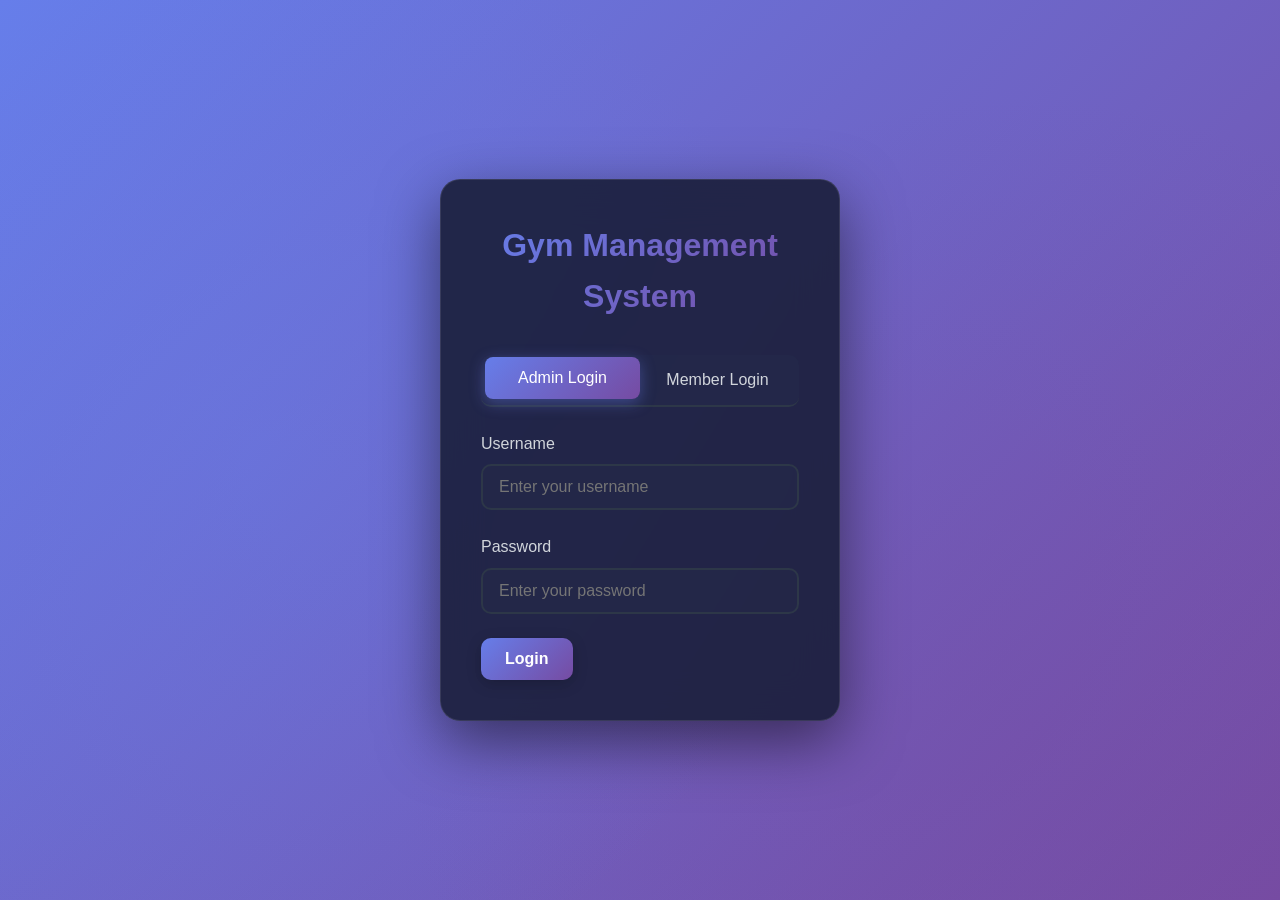
==== admin-dashboard.html @ a1a6539e "Initial import and reminder module improvements" ====
<!DOCTYPE html>
<html lang="en">

<head>
    <meta charset="UTF-8">
    <meta name="viewport" content="width=device-width, initial-scale=1.0">
    <meta http-equiv="Cache-Control" content="no-cache, no-store, must-revalidate">
    <meta http-equiv="Pragma" content="no-cache">
    <meta http-equiv="Expires" content="0">
    <title>Admin Dashboard - Gym Management System</title>
    <link rel="stylesheet" href="assets/css/style.css?v=4">
    <link rel="stylesheet" href="assets/css/admin-dashboard.css?v=4">
</head>

<body>
    <button class="mobile-menu-toggle" id="mobileMenuToggle" aria-label="Toggle navigation menu"
        aria-expanded="false">☰</button>
    <div class="dashboard-container">
        <!-- Sidebar -->
        <aside class="sidebar" id="sidebar">
            <div class="sidebar-header">
                <h2>Gym Management</h2>
            </div>
            <nav class="sidebar-nav" role="navigation" aria-label="Main navigation">
                <a href="#" class="nav-item active" data-section="dashboard" aria-label="Dashboard">
                    <span aria-hidden="true">📊</span> Dashboard
                </a>
                <a href="#" class="nav-item" data-section="members" aria-label="Members Management">
                    <span aria-hidden="true">👥</span> Members
                </a>
                <a href="#" class="nav-item" data-section="attendance" aria-label="Attendance Tracking">
                    <span aria-hidden="true">✓</span> Attendance
                </a>
                <a href="#" class="nav-item" data-section="payments" aria-label="Payments Management">
                    <span aria-hidden="true">💰</span> Payments
                </a>
                <a href="#" class="nav-item" data-section="due-fees" aria-label="Due Fees Management">
                    <span aria-hidden="true">⚠️</span> Due Fees
                </a>
                <a href="#" class="nav-item" data-section="expenses" aria-label="Expenses Management">
                    <span aria-hidden="true">💸</span> Expenses
                </a>
                <a href="#" class="nav-item" data-section="reports" aria-label="Reports">
                    <span aria-hidden="true">📈</span> Reports
                </a>
                <a href="#" class="nav-item" data-section="import" aria-label="Import Members">
                    <span aria-hidden="true">📥</span> Import Members
                </a>
                <a href="#" class="nav-item" data-section="sync" aria-label="Sync Data">
                    <span aria-hidden="true">🔄</span> Sync Data
                </a>
                <a href="#" class="nav-item" data-section="reminders" aria-label="WhatsApp Reminders">
                    <span aria-hidden="true">💬</span> Reminders
                </a>
                <a href="#" class="nav-item" id="logoutBtn" aria-label="Logout">
                    <span aria-hidden="true">🚪</span> Logout
                </a>
            </nav>
        </aside>

        <!-- Main Content -->
        <main class="main-content">
            <header class="content-header">
                <h1 id="pageTitle">Dashboard</h1>
                <div class="header-actions" style="margin-left: auto; margin-right: 1rem;">
                    <button class="btn btn-primary" onclick="toggleGlobalSearchScan()"
                        style="padding: 0.5rem 1rem; display: flex; align-items: center; gap: 0.5rem;">
                        <i class="fas fa-wifi"></i> <span>Scan to Search</span>
                    </button>
                </div>
                <div class="user-info">
                    <span id="userName">Admin</span>
                </div>
            </header>

            <div class="content-body" id="contentBody" role="main" aria-live="polite" aria-busy="false">
                <!-- Content will be loaded dynamically -->
                <div class="loading" role="status" aria-label="Loading content">Loading...</div>
            </div>
        </main>
    </div>

    <script src="assets/js/utils.js?v=4"></script>
    <script src="assets/js/admin-dashboard.js?v=4"></script>
</body>

</html>
---- assets/css/style.css ----
/**
 * Main Stylesheet - Dark Theme with Animations & Gradients
 */

* {
    margin: 0;
    padding: 0;
    box-sizing: border-box;
}

:root {
    --primary-color: #4a90e2;
    --primary-gradient: linear-gradient(135deg, #667eea 0%, #764ba2 100%);
    --secondary-color: #1a1f3a;
    --secondary-gradient: linear-gradient(135deg, #1a1f3a 0%, #252b4a 100%);
    --success-color: #27ae60;
    --success-gradient: linear-gradient(135deg, #27ae60 0%, #229954 100%);
    --error-color: #e74c3c;
    --error-gradient: linear-gradient(135deg, #e74c3c 0%, #c0392b 100%);
    --warning-color: #f39c12;
    --warning-gradient: linear-gradient(135deg, #f39c12 0%, #e67e22 100%);
    --info-color: #3498db;
    --info-gradient: linear-gradient(135deg, #3498db 0%, #2980b9 100%);

    /* Dark Theme Colors */
    --bg-color: #0a0e27;
    --bg-secondary: #1a1f3a;
    --bg-tertiary: #252b4a;
    --text-color: #ffffff;
    --text-secondary: #d1d5db;
    --text-muted: #9ca3af;
    --border-color: #2d3748;
    --shadow: 0 4px 20px rgba(0, 0, 0, 0.3);
    --shadow-lg: 0 8px 30px rgba(0, 0, 0, 0.5);
    --shadow-glow: 0 0 20px rgba(74, 144, 226, 0.3);
}

body {
    font-family: -apple-system, BlinkMacSystemFont, 'Segoe UI', Roboto, Oxygen, Ubuntu, Cantarell, sans-serif;
    background: linear-gradient(135deg, #0a0e27 0%, #1a1f3a 50%, #0f1419 100%);
    background-attachment: fixed;
    color: var(--text-color);
    line-height: 1.6;
    min-height: 100vh;
    animation: fadeIn 0.6s ease-in;
}

@keyframes fadeIn {
    from {
        opacity: 0;
    }

    to {
        opacity: 1;
    }
}

@keyframes slideInUp {
    from {
        opacity: 0;
        transform: translateY(30px);
    }

    to {
        opacity: 1;
        transform: translateY(0);
    }
}

@keyframes slideInDown {
    from {
        opacity: 0;
        transform: translateY(-30px);
    }

    to {
        opacity: 1;
        transform: translateY(0);
    }
}

@keyframes scaleIn {
    from {
        transform: scale(0.9);
        opacity: 0;
    }

    to {
        transform: scale(1);
        opacity: 1;
    }
}

@keyframes pulse {

    0%,
    100% {
        transform: scale(1);
    }

    50% {
        transform: scale(1.05);
    }
}

/* Login Page */
.login-container {
    min-height: 100vh;
    display: flex;
    align-items: center;
    justify-content: center;
    background: linear-gradient(135deg, #667eea 0%, #764ba2 50%, #f093fb 100%);
    background-size: 200% 200%;
    animation: gradientShift 15s ease infinite;
    position: relative;
    overflow: hidden;
}

@keyframes gradientShift {
    0% {
        background-position: 0% 50%;
    }

    50% {
        background-position: 100% 50%;
    }

    100% {
        background-position: 0% 50%;
    }
}

.login-container::before {
    content: '';
    position: absolute;
    top: 0;
    left: 0;
    right: 0;
    bottom: 0;
    background: radial-gradient(circle at 20% 50%, rgba(102, 126, 234, 0.3) 0%, transparent 50%),
        radial-gradient(circle at 80% 80%, rgba(118, 75, 162, 0.3) 0%, transparent 50%);
    animation: float 20s ease-in-out infinite;
}

@keyframes float {

    0%,
    100% {
        transform: translateY(0) rotate(0deg);
    }

    50% {
        transform: translateY(-20px) rotate(5deg);
    }
}

.login-box {
    background: rgba(26, 31, 58, 0.9);
    -webkit-backdrop-filter: blur(20px);
    backdrop-filter: blur(20px);
    padding: 2.5rem;
    border-radius: 20px;
    box-shadow: 0 20px 60px rgba(0, 0, 0, 0.5);
    width: 100%;
    max-width: 400px;
    border: 1px solid rgba(255, 255, 255, 0.1);
    position: relative;
    z-index: 1;
    animation: slideInUp 0.6s ease-out;
}

.login-box h1 {
    text-align: center;
    margin-bottom: 2rem;
    color: var(--text-color);
    font-size: 2rem;
    background: var(--primary-gradient);
    -webkit-background-clip: text;
    -webkit-text-fill-color: transparent;
    background-clip: text;
    animation: fadeIn 0.8s ease-out;
}

.login-tabs {
    display: flex;
    margin-bottom: 1.5rem;
    border-bottom: 2px solid var(--border-color);
    background: rgba(37, 43, 74, 0.5);
    border-radius: 10px;
    padding: 0.25rem;
}

.tab-btn {
    flex: 1;
    padding: 0.75rem;
    background: transparent;
    border: none;
    cursor: pointer;
    font-size: 1rem;
    color: var(--text-secondary);
    transition: all 0.3s ease;
    border-radius: 8px;
    position: relative;
}

.tab-btn.active {
    color: var(--text-color);
    background: var(--primary-gradient);
    box-shadow: 0 4px 15px rgba(102, 126, 234, 0.4);
    transform: translateY(-2px);
}

.tab-btn:hover:not(.active) {
    color: var(--text-color);
    background: rgba(255, 255, 255, 0.05);
}

.login-form {
    display: none;
    animation: fadeIn 0.4s ease-in;
}

.login-form.active {
    display: block;
}

.form-group {
    margin-bottom: 1.5rem;
    animation: slideInUp 0.5s ease-out both;
}

.form-group:nth-child(1) {
    animation-delay: 0.1s;
}

.form-group:nth-child(2) {
    animation-delay: 0.2s;
}

.form-group:nth-child(3) {
    animation-delay: 0.3s;
}

.form-group label {
    display: block;
    margin-bottom: 0.5rem;
    font-weight: 500;
    color: var(--text-secondary);
}

.form-group input,
.form-group select,
.form-group textarea {
    width: 100%;
    padding: 0.75rem 1rem;
    border: 2px solid var(--border-color);
    border-radius: 10px;
    font-size: 1rem;
    transition: all 0.3s ease;
    background: rgba(37, 43, 74, 0.6);
    color: var(--text-color);
}

.form-group input:focus,
.form-group select:focus,
.form-group textarea:focus {
    outline: none;
    border-color: var(--primary-color);
    box-shadow: 0 0 0 3px rgba(74, 144, 226, 0.2);
    transform: scale(1.02);
    background: rgba(37, 43, 74, 0.8);
}

.form-row {
    display: grid;
    grid-template-columns: 1fr 1fr;
    gap: 1rem;
}

.btn {
    padding: 0.75rem 1.5rem;
    border: none;
    border-radius: 10px;
    font-size: 1rem;
    cursor: pointer;
    transition: all 0.3s ease;
    font-weight: 600;
    box-shadow: 0 4px 15px rgba(0, 0, 0, 0.2);
    display: inline-flex;
    align-items: center;
    justify-content: center;
    gap: 0.5rem;
    position: relative;
    overflow: hidden;
}

.btn::before {
    content: '';
    position: absolute;
    top: 50%;
    left: 50%;
    width: 0;
    height: 0;
    border-radius: 50%;
    background: rgba(255, 255, 255, 0.2);
    transform: translate(-50%, -50%);
    transition: width 0.6s, height 0.6s;
}

.btn:hover::before {
    width: 300px;
    height: 300px;
}

.btn:hover {
    transform: translateY(-3px);
    box-shadow: 0 6px 20px rgba(0, 0, 0, 0.3);
}

.btn:active {
    transform: translateY(-1px);
}

.btn-primary {
    background: var(--primary-gradient);
    color: white;
}

.btn-primary:hover {
    box-shadow: 0 6px 25px rgba(102, 126, 234, 0.5);
}

.btn-success {
    background: var(--success-gradient);
    color: white;
}

.btn-success:hover {
    box-shadow: 0 6px 25px rgba(39, 174, 96, 0.5);
}

.btn-secondary {
    background: linear-gradient(135deg, #6b7280 0%, #4b5563 100%);
    color: white;
}

.btn-secondary:hover {
    box-shadow: 0 6px 25px rgba(107, 114, 128, 0.5);
}

.btn-danger {
    background: var(--error-gradient);
    color: white;
}

.btn-danger:hover {
    box-shadow: 0 6px 25px rgba(231, 76, 60, 0.5);
}

.btn-warning {
    background: var(--warning-gradient);
    color: white;
}

.btn-warning:hover {
    box-shadow: 0 6px 25px rgba(243, 156, 18, 0.5);
}

.btn-sm {
    padding: 0.5rem 1rem;
    font-size: 0.875rem;
}

/* Notifications */
.notification {
    position: fixed;
    top: 20px;
    right: 20px;
    padding: 1rem 1.5rem;
    border-radius: 12px;
    color: white;
    font-weight: 500;
    z-index: 10000;
    transform: translateX(400px);
    transition: all 0.4s cubic-bezier(0.68, -0.55, 0.265, 1.55);
    box-shadow: 0 10px 30px rgba(0, 0, 0, 0.3);
    -webkit-backdrop-filter: blur(10px);
    backdrop-filter: blur(10px);
    border: 1px solid rgba(255, 255, 255, 0.1);
}

.notification.show {
    transform: translateX(0);
    animation: slideInRight 0.4s ease-out;
}

@keyframes slideInRight {
    from {
        transform: translateX(400px);
        opacity: 0;
    }

    to {
        transform: translateX(0);
        opacity: 1;
    }
}

.notification-success {
    background: var(--success-gradient);
}

.notification-error {
    background: var(--error-gradient);
}

.notification-info {
    background: var(--info-gradient);
}

.notification-warning {
    background: var(--warning-gradient);
}

/* Status Badges */
.status-badge {
    display: inline-block;
    padding: 0.25rem 0.75rem;
    border-radius: 20px;
    font-size: 0.875rem;
    font-weight: 600;
    border: 1px solid;
    transition: all 0.3s ease;
}

.status-badge:hover {
    transform: scale(1.1);
}

.status-active {
    background: rgba(39, 174, 96, 0.2);
    color: var(--success-color);
    border-color: var(--success-color);
}

.status-inactive {
    background: rgba(231, 76, 60, 0.2);
    color: var(--error-color);
    border-color: var(--error-color);
}

.status-completed {
    background: rgba(39, 174, 96, 0.2);
    color: var(--success-color);
    border-color: var(--success-color);
}

.status-pending {
    background: rgba(243, 156, 18, 0.2);
    color: var(--warning-color);
    border-color: var(--warning-color);
}

/* Tables */
.data-table {
    width: 100%;
    border-collapse: collapse;
    background: rgba(26, 31, 58, 0.6);
    -webkit-backdrop-filter: blur(10px);
    backdrop-filter: blur(10px);
    border-radius: 12px;
    overflow: hidden;
    box-shadow: var(--shadow);
    border: 1px solid var(--border-color);
    animation: fadeIn 0.5s ease-out;
}

.data-table thead {
    background: var(--secondary-gradient);
    color: white;
}

.data-table th,
.data-table td {
    padding: 1rem;
    text-align: left;
    border-bottom: 1px solid var(--border-color);
    color: var(--text-color);
}

.data-table tbody tr {
    transition: all 0.3s ease;
}

.data-table tbody tr:hover {
    background: rgba(74, 144, 226, 0.1);
    transform: translateX(5px);
}

.data-table tbody tr:last-child td {
    border-bottom: none;
}

/* Loading */
.loading {
    text-align: center;
    color: var(--text-secondary);
    animation: pulse 2s ease-in-out infinite;
}

.error {
    padding: 1rem;
    background: rgba(231, 76, 60, 0.1);
    color: var(--error-color);
    border-radius: 10px;
    margin: 1rem 0;
    border: 1px solid var(--error-color);
    animation: slideInDown 0.4s ease-out;
}

/* Modal */
.modal {
    position: fixed;
    top: 0;
    left: 0;
    width: 100%;
    height: 100%;
    background-color: rgba(0, 0, 0, 0.7);
    -webkit-backdrop-filter: blur(5px);
    backdrop-filter: blur(5px);
    display: flex;
    align-items: center;
    justify-content: center;
    z-index: 1000;
    animation: fadeIn 0.3s ease-out;
}

.modal-content {
    background: rgba(26, 31, 58, 0.95);
    -webkit-backdrop-filter: blur(20px);
    backdrop-filter: blur(20px);
    border-radius: 20px;
    width: 90%;
    max-width: 600px;
    max-height: 90vh;
    overflow-y: auto;
    box-shadow: 0 20px 60px rgba(0, 0, 0, 0.5);
    border: 1px solid rgba(255, 255, 255, 0.1);
    animation: scaleIn 0.4s cubic-bezier(0.68, -0.55, 0.265, 1.55);
}

.modal-header {
    padding: 1.5rem;
    border-bottom: 1px solid var(--border-color);
    display: flex;
    justify-content: space-between;
    align-items: center;
    background: var(--secondary-gradient);
}

.modal-header h2 {
    margin: 0;
    color: var(--text-color);
}

.modal-close {
    background: none;
    border: none;
    font-size: 1.5rem;
    cursor: pointer;
    color: var(--text-secondary);
    transition: all 0.3s ease;
    width: 32px;
    height: 32px;
    border-radius: 50%;
    display: flex;
    align-items: center;
    justify-content: center;
}

.modal-close:hover {
    background: rgba(231, 76, 60, 0.2);
    color: var(--error-color);
    transform: rotate(90deg);
}

.modal-body {
    padding: 1.5rem;
    color: var(--text-color);
}

.modal-footer {
    padding: 1.5rem;
    border-top: 1px solid var(--border-color);
    display: flex;
    justify-content: flex-end;
    gap: 1rem;
    background: rgba(37, 43, 74, 0.3);
}

/* Pagination */
.pagination {
    display: flex;
    justify-content: center;
    align-items: center;
    gap: 1rem;
    margin-top: 1rem;
    padding: 1rem;
}

.pagination button {
    padding: 0.5rem 1rem;
    border: 2px solid var(--border-color);
    background: rgba(37, 43, 74, 0.6);
    color: var(--text-color);
    border-radius: 8px;
    cursor: pointer;
    transition: all 0.3s ease;
}

.pagination button:hover:not(:disabled) {
    background: var(--primary-gradient);
    border-color: var(--primary-color);
    color: white;
    transform: translateY(-2px);
    box-shadow: 0 4px 15px rgba(74, 144, 226, 0.4);
}

.pagination button:disabled {
    opacity: 0.5;
    cursor: not-allowed;
}

/* Search Input */
.search-input {
    padding: 0.75rem 1rem;
    border: 2px solid var(--border-color);
    border-radius: 10px;
    font-size: 0.95rem;
    transition: all 0.3s ease;
    background: rgba(37, 43, 74, 0.6);
    color: var(--text-color);
    box-shadow: 0 2px 10px rgba(0, 0, 0, 0.1);
    width: 100%;
    max-width: 300px;
}

.search-input:focus {
    outline: none;
    border-color: var(--primary-color);
    box-shadow: 0 0 0 3px rgba(74, 144, 226, 0.2), 0 4px 15px rgba(74, 144, 226, 0.3);
    transform: scale(1.02);
    background: rgba(37, 43, 74, 0.8);
}

.search-input::placeholder {
    color: var(--text-secondary);
    opacity: 0.8;
}

/* Responsive */
@media (max-width: 768px) {
    .login-box {
        margin: 1rem;
        padding: 1.5rem;
    }

    .form-row {
        grid-template-columns: 1fr;
    }

    .search-input {
        width: 100% !important;
    }

    .btn {
        width: 100%;
        margin-bottom: 0.5rem;
    }

    .modal-content {
        width: 95%;
        max-width: 95%;
        margin: 1rem;
    }

    .pagination {
        flex-wrap: wrap;
    }

    .pagination button {
        flex: 1;
        min-width: 80px;
    }
}

@media (max-width: 480px) {
    .login-box {
        padding: 1rem;
    }

    .login-box h1 {
        font-size: 1.5rem;
    }

    .notification {
        right: 10px;
        left: 10px;
        top: 10px;
        transform: translateY(-100px);
    }

    .notification.show {
        transform: translateY(0);
    }
}
---- assets/css/admin-dashboard.css ----
/**
 * Admin Dashboard Styles - Dark Theme with Animations & Gradients
 */

.dashboard-container {
    display: flex;
    min-height: 100vh;
    background: linear-gradient(135deg, #0a0e27 0%, #1a1f3a 50%, #0f1419 100%);
    background-attachment: fixed;
    animation: fadeIn 0.6s ease-in;
}

/* Sidebar */
.sidebar {
    width: 250px;
    background: linear-gradient(180deg, #1a1f3a 0%, #252b4a 100%);
    color: white;
    position: fixed;
    height: 100vh;
    overflow-y: auto;
    box-shadow: 4px 0 20px rgba(0, 0, 0, 0.3);
    border-right: 1px solid var(--border-color);
    animation: slideInLeft 0.5s ease-out;
}

@keyframes slideInLeft {
    from {
        transform: translateX(-100%);
        opacity: 0;
    }
    to {
        transform: translateX(0);
        opacity: 1;
    }
}

.sidebar-header {
    padding: 1.5rem;
    border-bottom: 1px solid rgba(255, 255, 255, 0.1);
    background: linear-gradient(135deg, rgba(102, 126, 234, 0.2) 0%, rgba(118, 75, 162, 0.2) 100%);
}

.sidebar-header h2 {
    margin: 0;
    font-size: 1.25rem;
    background: linear-gradient(135deg, #ffffff 0%, #b8bcc8 100%);
    -webkit-background-clip: text;
    -webkit-text-fill-color: transparent;
    background-clip: text;
    animation: fadeIn 0.8s ease-out;
}

.sidebar-nav {
    padding: 1rem 0;
}

.nav-item {
    display: flex;
    align-items: center;
    gap: 0.75rem;
    padding: 1rem 1.5rem;
    color: rgba(255, 255, 255, 0.8);
    text-decoration: none;
    transition: all 0.3s ease;
    border-left: 3px solid transparent;
    position: relative;
    overflow: hidden;
}

.nav-item::before {
    content: '';
    position: absolute;
    left: 0;
    top: 0;
    height: 100%;
    width: 0;
    background: linear-gradient(90deg, rgba(102, 126, 234, 0.2) 0%, rgba(118, 75, 162, 0.2) 100%);
    transition: width 0.3s ease;
    z-index: 0;
}

.nav-item:hover::before,
.nav-item.active::before {
    width: 100%;
}

.nav-item:hover {
    color: white;
    transform: translateX(5px);
}

.nav-item.active {
    color: white;
    border-left-color: var(--primary-color);
    background: linear-gradient(90deg, rgba(102, 126, 234, 0.3) 0%, rgba(118, 75, 162, 0.3) 100%);
    box-shadow: inset 0 0 20px rgba(102, 126, 234, 0.2);
}

.nav-item span {
    font-size: 1.25rem;
    position: relative;
    z-index: 1;
    transition: transform 0.3s ease;
}

.nav-item:hover span {
    transform: scale(1.2);
}

.nav-item > *:not(span) {
    position: relative;
    z-index: 1;
}

/* Main Content */
.main-content {
    margin-left: 250px;
    flex: 1;
    background: transparent;
    min-height: 100vh;
    animation: fadeIn 0.8s ease-out 0.2s both;
}

.content-header {
    background: rgba(26, 31, 58, 0.8);
    -webkit-backdrop-filter: blur(20px);
    backdrop-filter: blur(20px);
    padding: 1.5rem 2rem;
    border-bottom: 1px solid var(--border-color);
    display: flex;
    justify-content: space-between;
    align-items: center;
    box-shadow: 0 4px 20px rgba(0, 0, 0, 0.2);
    position: sticky;
    top: 0;
    z-index: 100;
    animation: slideInDown 0.5s ease-out;
}

.content-header h1 {
    margin: 0;
    font-size: 1.5rem;
    color: var(--text-color);
    background: linear-gradient(135deg, #ffffff 0%, #b8bcc8 100%);
    -webkit-background-clip: text;
    -webkit-text-fill-color: transparent;
    background-clip: text;
}

.user-info {
    color: var(--text-secondary);
}

.content-body {
    padding: 2rem;
    animation: fadeInUp 0.6s ease-out 0.3s both;
}

@keyframes fadeInUp {
    from {
        opacity: 0;
        transform: translateY(20px);
    }
    to {
        opacity: 1;
        transform: translateY(0);
    }
}

/* Dashboard Stats */
.dashboard-stats {
    display: grid;
    grid-template-columns: repeat(auto-fit, minmax(200px, 1fr));
    gap: 1.5rem;
    margin-bottom: 2rem;
}

.stat-card {
    background: linear-gradient(135deg, rgba(26, 31, 58, 0.8) 0%, rgba(37, 43, 74, 0.8) 100%);
    -webkit-backdrop-filter: blur(10px);
    backdrop-filter: blur(10px);
    padding: 1.5rem;
    border-radius: 15px;
    box-shadow: 0 8px 25px rgba(0, 0, 0, 0.3);
    border: 1px solid var(--border-color);
    transition: all 0.3s ease;
    position: relative;
    overflow: hidden;
    animation: scaleIn 0.5s ease-out both;
}

.stat-card:nth-child(1) { animation-delay: 0.1s; }
.stat-card:nth-child(2) { animation-delay: 0.2s; }
.stat-card:nth-child(3) { animation-delay: 0.3s; }
.stat-card:nth-child(4) { animation-delay: 0.4s; }

.stat-card::before {
    content: '';
    position: absolute;
    top: 0;
    left: 0;
    right: 0;
    height: 4px;
    background: var(--primary-gradient);
    transform: scaleX(0);
    transition: transform 0.3s ease;
}

.stat-card:hover::before {
    transform: scaleX(1);
}

.stat-card:hover {
    transform: translateY(-5px);
    box-shadow: 0 12px 35px rgba(0, 0, 0, 0.4);
    border-color: rgba(102, 126, 234, 0.5);
}

.stat-card h3 {
    font-size: 0.875rem;
    color: var(--text-secondary);
    margin-bottom: 0.5rem;
    text-transform: uppercase;
    letter-spacing: 0.5px;
}

.stat-value {
    font-size: 2rem;
    font-weight: bold;
    background: var(--primary-gradient);
    -webkit-background-clip: text;
    -webkit-text-fill-color: transparent;
    background-clip: text;
    margin: 0;
    transition: transform 0.3s ease;
}

.stat-card:hover .stat-value {
    transform: scale(1.1);
}

.stat-card small {
    display: block;
    color: var(--text-secondary);
    margin-top: 0.5rem;
    font-size: 0.875rem;
}

.dashboard-recent {
    background: rgba(26, 31, 58, 0.6);
    -webkit-backdrop-filter: blur(10px);
    backdrop-filter: blur(10px);
    padding: 1.5rem;
    border-radius: 15px;
    box-shadow: 0 8px 25px rgba(0, 0, 0, 0.3);
    border: 1px solid var(--border-color);
    animation: fadeIn 0.6s ease-out 0.5s both;
}

.dashboard-recent h2 {
    margin-bottom: 1rem;
    color: var(--text-color);
}

/* Section Headers */
.section-header {
    display: flex;
    justify-content: space-between;
    align-items: center;
    margin-bottom: 1.5rem;
    flex-wrap: wrap;
    gap: 1rem;
    background: rgba(26, 31, 58, 0.6);
    -webkit-backdrop-filter: blur(10px);
    backdrop-filter: blur(10px);
    padding: 1.5rem;
    border-radius: 15px;
    box-shadow: 0 4px 20px rgba(0, 0, 0, 0.2);
    border: 1px solid var(--border-color);
    animation: slideInDown 0.5s ease-out;
}

.section-actions {
    display: flex;
    gap: 1rem;
    align-items: center;
    flex-wrap: wrap;
}

.section-actions .search-input {
    flex: 1;
    min-width: 200px;
    max-width: 400px;
}

/* Gender Tabs */
.gender-tabs {
    display: flex;
    gap: 0.5rem;
    background: rgba(37, 43, 74, 0.6);
    padding: 0.25rem;
    border-radius: 10px;
    box-shadow: 0 4px 15px rgba(0, 0, 0, 0.2);
    border: 1px solid var(--border-color);
}

.gender-tab {
    padding: 0.75rem 1.5rem;
    border: none;
    background: transparent;
    border-radius: 8px;
    cursor: pointer;
    font-weight: 500;
    transition: all 0.3s ease;
    color: var(--text-secondary);
    font-size: 0.95rem;
}

.gender-tab:hover {
    background: rgba(102, 126, 234, 0.2);
    color: var(--text-color);
    transform: translateY(-2px);
}

.gender-tab.active {
    background: var(--primary-gradient);
    color: white;
    box-shadow: 0 4px 15px rgba(102, 126, 234, 0.4);
    transform: translateY(-2px);
}

/* Members Section */
.members-section,
.attendance-section,
.payments-section,
.reports-section,
.import-section {
    background: rgba(26, 31, 58, 0.6);
    -webkit-backdrop-filter: blur(10px);
    backdrop-filter: blur(10px);
    padding: 1.5rem;
    border-radius: 15px;
    box-shadow: 0 8px 25px rgba(0, 0, 0, 0.3);
    border: 1px solid var(--border-color);
    animation: fadeIn 0.6s ease-out;
}

.import-section h2 {
    margin-bottom: 1.5rem;
    color: var(--text-color);
}

.import-export-container {
    display: grid;
    grid-template-columns: 1fr 1fr;
    gap: 2rem;
    margin-top: 2rem;
}

@media (max-width: 1024px) {
    .import-export-container {
        grid-template-columns: 1fr;
    }
}

.import-card, .export-card {
    background: rgba(37, 43, 74, 0.6);
    -webkit-backdrop-filter: blur(10px);
    backdrop-filter: blur(10px);
    padding: 2rem;
    border-radius: 15px;
    box-shadow: 0 8px 25px rgba(0, 0, 0, 0.3);
    border: 1px solid var(--border-color);
    transition: all 0.3s ease;
}

.import-card:hover,
.export-card:hover {
    transform: translateY(-5px);
    box-shadow: 0 12px 35px rgba(0, 0, 0, 0.4);
    border-color: rgba(102, 126, 234, 0.5);
}

.import-card h2, .export-card h2 {
    margin-top: 0;
    margin-bottom: 1.5rem;
    color: var(--text-color);
    font-size: 1.5rem;
    border-bottom: 2px solid var(--primary-color);
    padding-bottom: 0.5rem;
}

.download-section {
    margin-bottom: 2rem;
    padding: 1.5rem;
    background: rgba(37, 43, 74, 0.4);
    border-radius: 12px;
    border: 1px solid var(--border-color);
}

.download-section h3 {
    margin-top: 0;
    margin-bottom: 1rem;
    color: var(--text-color);
    font-size: 1.2rem;
}

.download-section:last-child {
    margin-bottom: 0;
}

.form-control {
    width: 100%;
    padding: 0.75rem;
    border: 2px solid var(--border-color);
    border-radius: 10px;
    font-size: 0.95rem;
    transition: all 0.3s ease;
    background: rgba(37, 43, 74, 0.6);
    color: var(--text-color);
}

.form-control:focus {
    outline: none;
    border-color: var(--primary-color);
    box-shadow: 0 0 0 3px rgba(74, 144, 226, 0.2);
    transform: scale(1.02);
    background: rgba(37, 43, 74, 0.8);
}

.import-results {
    margin-top: 2rem;
    padding: 1.5rem;
    background: rgba(37, 43, 74, 0.4);
    border-radius: 12px;
    border: 1px solid var(--border-color);
}

.import-results h3 {
    margin-bottom: 1rem;
    color: var(--text-color);
}

.import-results h4 {
    margin-top: 1rem;
    margin-bottom: 0.5rem;
    color: var(--text-color);
}

.import-results ul {
    list-style-position: inside;
    color: var(--text-secondary);
}

.errors {
    color: var(--error-color);
}

.duplicates {
    color: var(--warning-color);
}

/* Reports Section */
.reports-grid {
    display: grid;
    grid-template-columns: repeat(auto-fit, minmax(250px, 1fr));
    gap: 1.5rem;
    margin-top: 2rem;
}

.report-card {
    background: rgba(26, 31, 58, 0.6);
    -webkit-backdrop-filter: blur(10px);
    backdrop-filter: blur(10px);
    padding: 2rem;
    border-radius: 15px;
    box-shadow: 0 8px 25px rgba(0, 0, 0, 0.3);
    cursor: pointer;
    transition: all 0.3s ease;
    border: 2px solid transparent;
    position: relative;
    overflow: hidden;
    animation: scaleIn 0.5s ease-out both;
}

.report-card::before {
    content: '';
    position: absolute;
    top: 0;
    left: 0;
    right: 0;
    bottom: 0;
    background: var(--primary-gradient);
    opacity: 0;
    transition: opacity 0.3s ease;
    z-index: 0;
}

.report-card:hover::before {
    opacity: 0.1;
}

.report-card:hover {
    transform: translateY(-8px) scale(1.02);
    box-shadow: 0 15px 40px rgba(0, 0, 0, 0.4);
    border-color: var(--primary-color);
}

.report-card h3 {
    margin: 0 0 0.5rem 0;
    color: var(--text-color);
    position: relative;
    z-index: 1;
}

.report-card p {
    margin: 0;
    color: var(--text-secondary);
    font-size: 0.875rem;
    position: relative;
    z-index: 1;
}

.report-content {
    background: rgba(26, 31, 58, 0.6);
    -webkit-backdrop-filter: blur(10px);
    backdrop-filter: blur(10px);
    padding: 2rem;
    border-radius: 15px;
    box-shadow: 0 8px 25px rgba(0, 0, 0, 0.3);
    border: 1px solid var(--border-color);
    animation: fadeIn 0.6s ease-out;
}

.stats-grid {
    display: grid;
    grid-template-columns: repeat(auto-fit, minmax(200px, 1fr));
    gap: 1rem;
    margin-top: 1rem;
}

.stat-item {
    padding: 1rem;
    background: rgba(37, 43, 74, 0.4);
    border-radius: 10px;
    border: 1px solid var(--border-color);
    color: var(--text-color);
    transition: all 0.3s ease;
}

.stat-item:hover {
    transform: translateY(-3px);
    box-shadow: 0 6px 20px rgba(0, 0, 0, 0.3);
    border-color: rgba(102, 126, 234, 0.5);
}

/* Badge Styles */
.badge {
    display: inline-block;
    padding: 0.25rem 0.75rem;
    border-radius: 20px;
    font-size: 0.875rem;
    font-weight: 600;
    border: 1px solid;
}

.badge-success {
    background: rgba(39, 174, 96, 0.2);
    color: var(--success-color);
    border-color: var(--success-color);
}

.badge-secondary {
    background: rgba(107, 114, 128, 0.2);
    color: var(--text-secondary);
    border-color: var(--text-secondary);
}

/* Mobile Menu Toggle */
.mobile-menu-toggle {
    display: none;
    position: fixed;
    top: 1rem;
    left: 1rem;
    z-index: 1001;
    background: var(--primary-gradient);
    color: white;
    border: none;
    padding: 0.75rem;
    border-radius: 10px;
    cursor: pointer;
    font-size: 1.5rem;
    box-shadow: 0 8px 25px rgba(0, 0, 0, 0.3);
    transition: all 0.3s ease;
}

.mobile-menu-toggle:hover {
    transform: scale(1.1);
    box-shadow: 0 10px 30px rgba(102, 126, 234, 0.5);
}

/* Responsive */
@media (max-width: 768px) {
    .mobile-menu-toggle {
        display: block;
    }
    
    .sidebar {
        width: 280px;
        position: fixed;
        left: -280px;
        top: 0;
        height: 100vh;
        transition: left 0.3s ease;
        z-index: 1000;
        box-shadow: 4px 0 20px rgba(0, 0, 0, 0.3);
    }
    
    .sidebar.open {
        left: 0;
    }
    
    .main-content {
        margin-left: 0;
        width: 100%;
    }
    
    .content-header {
        padding: 1rem;
        flex-direction: column;
        align-items: flex-start;
        gap: 1rem;
    }
    
    .content-header h1 {
        font-size: 1.25rem;
    }
    
    .content-body {
        padding: 1rem;
    }
    
    .dashboard-stats {
        grid-template-columns: 1fr;
        gap: 1rem;
    }
    
    .stat-card {
        padding: 1rem;
    }
    
    .stat-value {
        font-size: 1.5rem;
    }
    
    .section-header {
        flex-direction: column;
        align-items: stretch;
        gap: 1rem;
    }
    
    .section-actions {
        flex-direction: column;
        width: 100%;
        gap: 0.75rem;
    }
    
    .section-actions > * {
        width: 100%;
    }
    
    .search-input {
        width: 100% !important;
    }
    
    .gender-tabs {
        width: 100%;
        justify-content: stretch;
    }
    
    .gender-tab {
        flex: 1;
        padding: 0.75rem;
        font-size: 0.875rem;
    }
    
    .data-table {
        font-size: 0.875rem;
        display: block;
        overflow-x: auto;
    }
    
    .data-table thead,
    .data-table tbody,
    .data-table tr,
    .data-table th,
    .data-table td {
        display: block;
    }
    
    .data-table thead {
        display: none;
    }
    
    .data-table tr {
        margin-bottom: 1rem;
        border: 1px solid var(--border-color);
        border-radius: 10px;
        padding: 0.5rem;
        background: rgba(37, 43, 74, 0.4);
    }
    
    .data-table td {
        padding: 0.5rem;
        text-align: right;
        border-bottom: 1px solid var(--border-color);
        position: relative;
        padding-left: 50%;
        color: var(--text-color);
    }
    
    .data-table td:before {
        content: attr(data-label);
        position: absolute;
        left: 0.5rem;
        font-weight: bold;
        text-align: left;
        color: var(--text-secondary);
    }
    
    .data-table td:last-child {
        border-bottom: none;
    }
    
    .modal-content {
        width: 95%;
        max-width: 95%;
        margin: 1rem;
    }
    
    .modal-body {
        padding: 1rem;
    }
    
    .form-row {
        grid-template-columns: 1fr;
    }
    
    .btn {
        padding: 0.875rem 1rem;
        font-size: 0.875rem;
        width: 100%;
    }
    
    .btn-sm {
        padding: 0.5rem 0.75rem;
        font-size: 0.75rem;
        width: auto;
    }
    
    .dashboard-recent {
        padding: 1rem;
    }
    
    .dashboard-recent h2 {
        font-size: 1.125rem;
    }
    
    .reports-grid {
        grid-template-columns: 1fr;
    }
    
    .stats-grid {
        grid-template-columns: 1fr;
    }
}

@media (max-width: 480px) {
    .content-body {
        padding: 0.75rem;
    }
    
    .stat-card {
        padding: 0.75rem;
    }
    
    .stat-value {
        font-size: 1.25rem;
    }
    
    .notification {
        right: 10px;
        left: 10px;
        top: 10px;
        transform: translateY(-100px);
    }
    
    .notification.show {
        transform: translateY(0);
    }
    
    .section-header {
        padding: 1rem;
    }
    
    .modal-header h2 {
        font-size: 1.125rem;
    }
    
    .btn {
        min-height: 44px; /* Better touch target */
    }
}

/* Accessibility Improvements */
*:focus-visible {
    outline: 3px solid var(--primary-color);
    outline-offset: 2px;
}

/* Better loading states */
.loading-spinner {
    display: inline-block;
    width: 20px;
    height: 20px;
    border: 3px solid rgba(255, 255, 255, 0.3);
    border-radius: 50%;
    border-top-color: white;
    animation: spin 1s linear infinite;
}

@keyframes spin {
    to { transform: rotate(360deg); }
}

/* Improved button states */
.btn:disabled {
    opacity: 0.5;
    cursor: not-allowed;
    pointer-events: none;
}

.btn:disabled:hover {
    transform: none;
}

/* Better form validation feedback */
.form-group input:invalid:not(:placeholder-shown),
.form-group select:invalid:not(:placeholder-shown),
.form-group textarea:invalid:not(:placeholder-shown) {
    border-color: var(--error-color);
}

.form-group input:valid:not(:placeholder-shown),
.form-group select:valid:not(:placeholder-shown),
.form-group textarea:valid:not(:placeholder-shown) {
    border-color: var(--success-color);
}
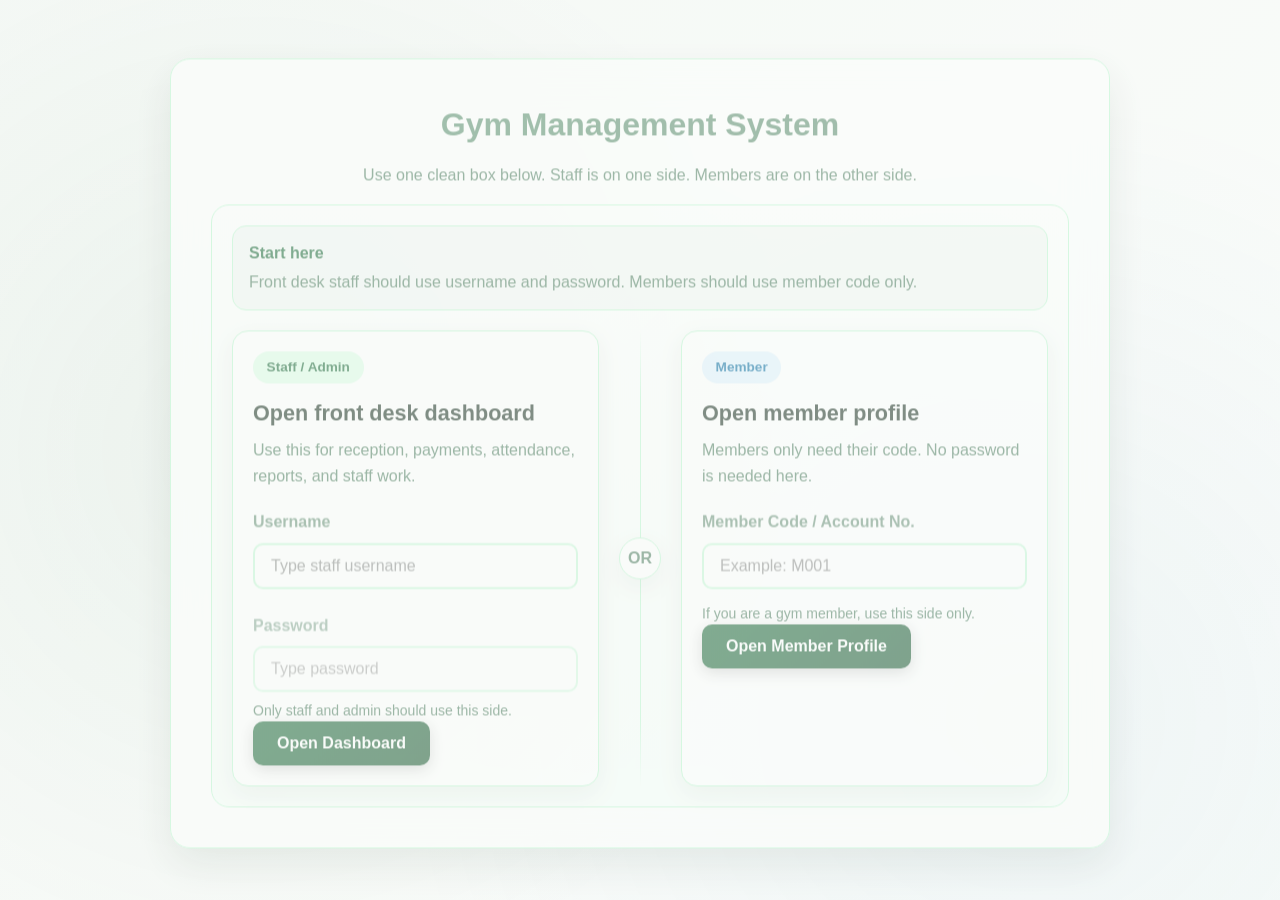
==== commit b63a593c: "Add staff activity tracking analytics and QA fixes" ====
--- a/admin-dashboard.html
+++ b/admin-dashboard.html
@@ -7,35 +7,35 @@
     <meta http-equiv="Cache-Control" content="no-cache, no-store, must-revalidate">
     <meta http-equiv="Pragma" content="no-cache">
     <meta http-equiv="Expires" content="0">
-    <title>Admin Dashboard - Gym Management System</title>
+    <title>Gym Front Desk Dashboard</title>
     <link rel="stylesheet" href="assets/css/style.css?v=4">
     <link rel="stylesheet" href="assets/css/admin-dashboard.css?v=4">
 </head>
 
 <body>
-    <button class="mobile-menu-toggle" id="mobileMenuToggle" aria-label="Toggle navigation menu"
-        aria-expanded="false">☰</button>
+    <button class="mobile-menu-toggle" id="mobileMenuToggle" aria-label="Open or close menu"
+        aria-expanded="false">☰ Menu</button>
     <div class="dashboard-container">
         <!-- Sidebar -->
         <aside class="sidebar" id="sidebar">
             <div class="sidebar-header">
-                <h2>Gym Management</h2>
+                <h2>Gym Front Desk</h2>
             </div>
             <nav class="sidebar-nav" role="navigation" aria-label="Main navigation">
-                <a href="#" class="nav-item active" data-section="dashboard" aria-label="Dashboard">
-                    <span aria-hidden="true">📊</span> Dashboard
+                <a href="#" class="nav-item active" data-section="dashboard" aria-label="Home dashboard">
+                    <span aria-hidden="true">📊</span> Home
                 </a>
                 <a href="#" class="nav-item" data-section="members" aria-label="Members Management">
                     <span aria-hidden="true">👥</span> Members
                 </a>
-                <a href="#" class="nav-item" data-section="attendance" aria-label="Attendance Tracking">
-                    <span aria-hidden="true">✓</span> Attendance
+                <a href="#" class="nav-item" data-section="attendance" aria-label="Check in and check out members">
+                    <span aria-hidden="true">✓</span> Check In / Out
                 </a>
                 <a href="#" class="nav-item" data-section="payments" aria-label="Payments Management">
                     <span aria-hidden="true">💰</span> Payments
                 </a>
-                <a href="#" class="nav-item" data-section="due-fees" aria-label="Due Fees Management">
-                    <span aria-hidden="true">⚠️</span> Due Fees
+                <a href="#" class="nav-item" data-section="due-fees" aria-label="Members who need to pay">
+                    <span aria-hidden="true">⚠️</span> Need Payment
                 </a>
                 <a href="#" class="nav-item" data-section="expenses" aria-label="Expenses Management">
                     <span aria-hidden="true">💸</span> Expenses
@@ -43,11 +43,17 @@
                 <a href="#" class="nav-item" data-section="reports" aria-label="Reports">
                     <span aria-hidden="true">📈</span> Reports
                 </a>
-                <a href="#" class="nav-item" data-section="import" aria-label="Import Members">
-                    <span aria-hidden="true">📥</span> Import Members
+                <a href="#" class="nav-item" data-section="staff" aria-label="Staff Management">
+                    <span aria-hidden="true">🧑‍💼</span> Staff
                 </a>
-                <a href="#" class="nav-item" data-section="sync" aria-label="Sync Data">
-                    <span aria-hidden="true">🔄</span> Sync Data
+                <a href="#" class="nav-item" data-section="activity-log" aria-label="Admin Activity Log">
+                    <span aria-hidden="true">📝</span> Activity Log
+                </a>
+                <a href="#" class="nav-item" data-section="import" aria-label="Import or download data">
+                    <span aria-hidden="true">📥</span> Import / Download
+                </a>
+                <a href="#" class="nav-item" data-section="sync" aria-label="Sync or backup data">
+                    <span aria-hidden="true">🔄</span> Sync / Backup
                 </a>
                 <a href="#" class="nav-item" data-section="reminders" aria-label="WhatsApp Reminders">
                     <span aria-hidden="true">💬</span> Reminders
@@ -61,11 +67,12 @@
         <!-- Main Content -->
         <main class="main-content">
             <header class="content-header">
-                <h1 id="pageTitle">Dashboard</h1>
+                <h1 id="pageTitle">Home</h1>
                 <div class="header-actions" style="margin-left: auto; margin-right: 1rem;">
                     <button class="btn btn-primary" onclick="toggleGlobalSearchScan()"
-                        style="padding: 0.5rem 1rem; display: flex; align-items: center; gap: 0.5rem;">
-                        <i class="fas fa-wifi"></i> <span>Scan to Search</span>
+                        style="padding: 0.5rem 1rem; display: flex; align-items: center; gap: 0.5rem;"
+                        aria-label="Scan a member card to open profile">
+                        <i class="fas fa-wifi"></i> <span>Scan Member Card</span>
                     </button>
                 </div>
                 <div class="user-info">
--- a/assets/css/style.css
+++ b/assets/css/style.css
@@ -1,5 +1,5 @@
 /**
- * Main Stylesheet - Dark Theme with Animations & Gradients
+ * Main Stylesheet - Light Theme for low-tech, older users
  */
 
 * {
@@ -9,35 +9,35 @@
 }
 
 :root {
-    --primary-color: #4a90e2;
-    --primary-gradient: linear-gradient(135deg, #667eea 0%, #764ba2 100%);
-    --secondary-color: #1a1f3a;
-    --secondary-gradient: linear-gradient(135deg, #1a1f3a 0%, #252b4a 100%);
-    --success-color: #27ae60;
-    --success-gradient: linear-gradient(135deg, #27ae60 0%, #229954 100%);
-    --error-color: #e74c3c;
-    --error-gradient: linear-gradient(135deg, #e74c3c 0%, #c0392b 100%);
-    --warning-color: #f39c12;
-    --warning-gradient: linear-gradient(135deg, #f39c12 0%, #e67e22 100%);
-    --info-color: #3498db;
-    --info-gradient: linear-gradient(135deg, #3498db 0%, #2980b9 100%);
-
-    /* Dark Theme Colors */
-    --bg-color: #0a0e27;
-    --bg-secondary: #1a1f3a;
-    --bg-tertiary: #252b4a;
-    --text-color: #ffffff;
-    --text-secondary: #d1d5db;
-    --text-muted: #9ca3af;
-    --border-color: #2d3748;
-    --shadow: 0 4px 20px rgba(0, 0, 0, 0.3);
-    --shadow-lg: 0 8px 30px rgba(0, 0, 0, 0.5);
-    --shadow-glow: 0 0 20px rgba(74, 144, 226, 0.3);
+    --primary-color: #166534;
+    --primary-gradient: linear-gradient(135deg, #166534 0%, #14532d 100%);
+    --secondary-color: #ffffff;
+    --secondary-gradient: linear-gradient(135deg, #ffffff 0%, #ecfdf5 100%);
+    --success-color: #0369a1;
+    --success-gradient: linear-gradient(135deg, #0369a1 0%, #075985 100%);
+    --error-color: #dc2626;
+    --error-gradient: linear-gradient(135deg, #dc2626 0%, #b91c1c 100%);
+    --warning-color: #b45309;
+    --warning-gradient: linear-gradient(135deg, #b45309 0%, #92400e 100%);
+    --info-color: #0369a1;
+    --info-gradient: linear-gradient(135deg, #0369a1 0%, #075985 100%);
+
+    /* Light Theme Colors */
+    --bg-color: #f3f7f4;
+    --bg-secondary: #ffffff;
+    --bg-tertiary: #ecfdf5;
+    --text-color: #14291c;
+    --text-secondary: #4b7a5e;
+    --text-muted: #4b7a5e;
+    --border-color: #bbf7d0;
+    --shadow: 0 8px 24px rgba(20, 41, 28, 0.08);
+    --shadow-lg: 0 16px 40px rgba(20, 41, 28, 0.14);
+    --shadow-glow: 0 0 0 4px rgba(22, 101, 52, 0.12);
 }
 
 body {
     font-family: -apple-system, BlinkMacSystemFont, 'Segoe UI', Roboto, Oxygen, Ubuntu, Cantarell, sans-serif;
-    background: linear-gradient(135deg, #0a0e27 0%, #1a1f3a 50%, #0f1419 100%);
+    background: var(--bg-color);
     background-attachment: fixed;
     color: var(--text-color);
     line-height: 1.6;
@@ -109,7 +109,7 @@
     display: flex;
     align-items: center;
     justify-content: center;
-    background: linear-gradient(135deg, #667eea 0%, #764ba2 50%, #f093fb 100%);
+    background: linear-gradient(135deg, #f3f7f4 0%, #ffffff 55%, #ecfdf5 100%);
     background-size: 200% 200%;
     animation: gradientShift 15s ease infinite;
     position: relative;
@@ -137,8 +137,8 @@
     left: 0;
     right: 0;
     bottom: 0;
-    background: radial-gradient(circle at 20% 50%, rgba(102, 126, 234, 0.3) 0%, transparent 50%),
-        radial-gradient(circle at 80% 80%, rgba(118, 75, 162, 0.3) 0%, transparent 50%);
+    background: radial-gradient(circle at 20% 50%, rgba(22, 101, 52, 0.08) 0%, transparent 50%),
+        radial-gradient(circle at 80% 80%, rgba(3, 105, 161, 0.08) 0%, transparent 50%);
     animation: float 20s ease-in-out infinite;
 }
 
@@ -155,23 +155,27 @@
 }
 
 .login-box {
-    background: rgba(26, 31, 58, 0.9);
+    background: rgba(255, 255, 255, 0.96);
     -webkit-backdrop-filter: blur(20px);
     backdrop-filter: blur(20px);
     padding: 2.5rem;
     border-radius: 20px;
-    box-shadow: 0 20px 60px rgba(0, 0, 0, 0.5);
+    box-shadow: var(--shadow-lg);
     width: 100%;
     max-width: 400px;
-    border: 1px solid rgba(255, 255, 255, 0.1);
+    border: 1px solid var(--border-color);
     position: relative;
     z-index: 1;
     animation: slideInUp 0.6s ease-out;
 }
 
+.login-box-wide {
+    max-width: 940px;
+}
+
 .login-box h1 {
     text-align: center;
-    margin-bottom: 2rem;
+    margin-bottom: 0.75rem;
     color: var(--text-color);
     font-size: 2rem;
     background: var(--primary-gradient);
@@ -181,51 +185,115 @@
     animation: fadeIn 0.8s ease-out;
 }
 
-.login-tabs {
+.login-subtitle {
+    text-align: center;
+    color: var(--text-secondary);
+    margin-bottom: 1rem;
+}
+
+.login-access-card {
+    background: linear-gradient(180deg, #ffffff 0%, #f8fffb 100%);
+    border: 1px solid var(--border-color);
+    border-radius: 18px;
+    padding: 1.25rem;
+}
+
+.access-intro {
+    background: #f3f7f4;
+    border: 1px solid var(--border-color);
+    border-radius: 14px;
+    padding: 0.9rem 1rem;
+    margin-bottom: 1.25rem;
+    color: var(--text-secondary);
+}
+
+.access-intro strong {
+    display: block;
+    margin-bottom: 0.2rem;
+    color: var(--primary-color);
+}
+
+.login-split-layout {
+    display: grid;
+    grid-template-columns: minmax(0, 1fr) auto minmax(0, 1fr);
+    gap: 1.25rem;
+    align-items: stretch;
+}
+
+.login-form-panel {
+    background: #ffffff;
+    border: 1px solid var(--border-color);
+    border-radius: 16px;
+    padding: 1.25rem;
+    box-shadow: var(--shadow);
+}
+
+.login-panel-badge {
+    display: inline-flex;
+    align-items: center;
+    justify-content: center;
+    min-height: 32px;
+    padding: 0.25rem 0.85rem;
+    border-radius: 999px;
+    background: #dcfce7;
+    color: var(--primary-color);
+    font-size: 0.85rem;
+    font-weight: 700;
+    margin-bottom: 0.8rem;
+}
+
+.member-badge {
+    background: #e0f2fe;
+    color: var(--info-color);
+}
+
+.login-form-panel h2 {
+    font-size: 1.35rem;
+    margin-bottom: 0.45rem;
+    color: var(--text-color);
+}
+
+.login-panel-text {
+    color: var(--text-secondary);
+    margin-bottom: 1rem;
+}
+
+.login-divider {
     display: flex;
-    margin-bottom: 1.5rem;
-    border-bottom: 2px solid var(--border-color);
-    background: rgba(37, 43, 74, 0.5);
-    border-radius: 10px;
-    padding: 0.25rem;
-}
-
-.tab-btn {
-    flex: 1;
-    padding: 0.75rem;
-    background: transparent;
-    border: none;
-    cursor: pointer;
-    font-size: 1rem;
+    align-items: center;
+    justify-content: center;
+    min-width: 42px;
+    position: relative;
+}
+
+.login-divider::before {
+    content: '';
+    position: absolute;
+    top: 0;
+    bottom: 0;
+    left: 50%;
+    width: 1px;
+    background: linear-gradient(180deg, transparent 0%, var(--border-color) 15%, var(--border-color) 85%, transparent 100%);
+}
+
+.login-divider span {
+    position: relative;
+    z-index: 1;
+    display: inline-flex;
+    align-items: center;
+    justify-content: center;
+    width: 42px;
+    height: 42px;
+    border-radius: 999px;
+    background: #ffffff;
+    border: 1px solid var(--border-color);
     color: var(--text-secondary);
-    transition: all 0.3s ease;
-    border-radius: 8px;
-    position: relative;
-}
-
-.tab-btn.active {
-    color: var(--text-color);
-    background: var(--primary-gradient);
-    box-shadow: 0 4px 15px rgba(102, 126, 234, 0.4);
-    transform: translateY(-2px);
-}
-
-.tab-btn:hover:not(.active) {
-    color: var(--text-color);
-    background: rgba(255, 255, 255, 0.05);
-}
-
-.login-form {
-    display: none;
-    animation: fadeIn 0.4s ease-in;
-}
-
-.login-form.active {
-    display: block;
+    font-weight: 700;
+    box-shadow: var(--shadow);
 }
 
 .form-group {
-    margin-bottom: 1.5rem;
+    margin-bottom: 1.1rem;
     animation: slideInUp 0.5s ease-out both;
 }
 
@@ -244,8 +312,15 @@
 .form-group label {
     display: block;
     margin-bottom: 0.5rem;
-    font-weight: 500;
+    font-weight: 600;
     color: var(--text-secondary);
+}
+
+.form-hint {
+    display: block;
+    margin-top: 0.5rem;
+    color: var(--text-muted);
+    font-size: 0.875rem;
 }
 
 .form-group input,
@@ -257,7 +332,7 @@
     border-radius: 10px;
     font-size: 1rem;
     transition: all 0.3s ease;
-    background: rgba(37, 43, 74, 0.6);
+    background: #ffffff;
     color: var(--text-color);
 }
 
@@ -266,9 +341,9 @@
 .form-group textarea:focus {
     outline: none;
     border-color: var(--primary-color);
-    box-shadow: 0 0 0 3px rgba(74, 144, 226, 0.2);
+    box-shadow: 0 0 0 3px rgba(22, 101, 52, 0.14);
     transform: scale(1.02);
-    background: rgba(37, 43, 74, 0.8);
+    background: #ffffff;
 }
 
 .form-row {
@@ -279,6 +354,7 @@
 
 .btn {
     padding: 0.75rem 1.5rem;
+    min-height: 44px;
     border: none;
     border-radius: 10px;
     font-size: 1rem;
@@ -327,7 +403,7 @@
 }
 
 .btn-primary:hover {
-    box-shadow: 0 6px 25px rgba(102, 126, 234, 0.5);
+    box-shadow: 0 6px 25px rgba(22, 101, 52, 0.28);
 }
 
 .btn-success {
@@ -336,16 +412,16 @@
 }
 
 .btn-success:hover {
-    box-shadow: 0 6px 25px rgba(39, 174, 96, 0.5);
+    box-shadow: 0 6px 25px rgba(3, 105, 161, 0.28);
 }
 
 .btn-secondary {
-    background: linear-gradient(135deg, #6b7280 0%, #4b5563 100%);
+    background: linear-gradient(135deg, #4b7a5e 0%, #35614a 100%);
     color: white;
 }
 
 .btn-secondary:hover {
-    box-shadow: 0 6px 25px rgba(107, 114, 128, 0.5);
+    box-shadow: 0 6px 25px rgba(75, 122, 94, 0.28);
 }
 
 .btn-danger {
@@ -363,7 +439,7 @@
 }
 
 .btn-warning:hover {
-    box-shadow: 0 6px 25px rgba(243, 156, 18, 0.5);
+    box-shadow: 0 6px 25px rgba(180, 83, 9, 0.28);
 }
 
 .btn-sm {
@@ -383,10 +459,10 @@
     z-index: 10000;
     transform: translateX(400px);
     transition: all 0.4s cubic-bezier(0.68, -0.55, 0.265, 1.55);
-    box-shadow: 0 10px 30px rgba(0, 0, 0, 0.3);
+    box-shadow: var(--shadow-lg);
     -webkit-backdrop-filter: blur(10px);
     backdrop-filter: blur(10px);
-    border: 1px solid rgba(255, 255, 255, 0.1);
+    border: 1px solid rgba(255, 255, 255, 0.6);
 }
 
 .notification.show {
@@ -465,7 +541,7 @@
 .data-table {
     width: 100%;
     border-collapse: collapse;
-    background: rgba(26, 31, 58, 0.6);
+    background: #ffffff;
     -webkit-backdrop-filter: blur(10px);
     backdrop-filter: blur(10px);
     border-radius: 12px;
@@ -476,8 +552,8 @@
 }
 
 .data-table thead {
-    background: var(--secondary-gradient);
-    color: white;
+    background: #ecfdf5;
+    color: var(--text-color);
 }
 
 .data-table th,
@@ -493,7 +569,7 @@
 }
 
 .data-table tbody tr:hover {
-    background: rgba(74, 144, 226, 0.1);
+    background: rgba(22, 101, 52, 0.06);
     transform: translateX(5px);
 }
 
@@ -510,11 +586,11 @@
 
 .error {
     padding: 1rem;
-    background: rgba(231, 76, 60, 0.1);
+    background: rgba(220, 38, 38, 0.08);
     color: var(--error-color);
     border-radius: 10px;
     margin: 1rem 0;
-    border: 1px solid var(--error-color);
+    border: 1px solid rgba(220, 38, 38, 0.22);
     animation: slideInDown 0.4s ease-out;
 }
 
@@ -525,7 +601,7 @@
     left: 0;
     width: 100%;
     height: 100%;
-    background-color: rgba(0, 0, 0, 0.7);
+    background-color: rgba(20, 41, 28, 0.2);
     -webkit-backdrop-filter: blur(5px);
     backdrop-filter: blur(5px);
     display: flex;
@@ -536,7 +612,7 @@
 }
 
 .modal-content {
-    background: rgba(26, 31, 58, 0.95);
+    background: rgba(255, 255, 255, 0.98);
     -webkit-backdrop-filter: blur(20px);
     backdrop-filter: blur(20px);
     border-radius: 20px;
@@ -544,8 +620,8 @@
     max-width: 600px;
     max-height: 90vh;
     overflow-y: auto;
-    box-shadow: 0 20px 60px rgba(0, 0, 0, 0.5);
-    border: 1px solid rgba(255, 255, 255, 0.1);
+    box-shadow: var(--shadow-lg);
+    border: 1px solid var(--border-color);
     animation: scaleIn 0.4s cubic-bezier(0.68, -0.55, 0.265, 1.55);
 }
 
@@ -555,7 +631,7 @@
     display: flex;
     justify-content: space-between;
     align-items: center;
-    background: var(--secondary-gradient);
+    background: #f8fffb;
 }
 
 .modal-header h2 {
@@ -595,7 +671,7 @@
     display: flex;
     justify-content: flex-end;
     gap: 1rem;
-    background: rgba(37, 43, 74, 0.3);
+    background: #f8fffb;
 }
 
 /* Pagination */
@@ -611,7 +687,7 @@
 .pagination button {
     padding: 0.5rem 1rem;
     border: 2px solid var(--border-color);
-    background: rgba(37, 43, 74, 0.6);
+    background: #ffffff;
     color: var(--text-color);
     border-radius: 8px;
     cursor: pointer;
@@ -623,7 +699,7 @@
     border-color: var(--primary-color);
     color: white;
     transform: translateY(-2px);
-    box-shadow: 0 4px 15px rgba(74, 144, 226, 0.4);
+    box-shadow: 0 4px 15px rgba(22, 101, 52, 0.22);
 }
 
 .pagination button:disabled {
@@ -638,9 +714,9 @@
     border-radius: 10px;
     font-size: 0.95rem;
     transition: all 0.3s ease;
-    background: rgba(37, 43, 74, 0.6);
-    color: var(--text-color);
-    box-shadow: 0 2px 10px rgba(0, 0, 0, 0.1);
+    background: #ffffff;
+    color: var(--text-color);
+    box-shadow: 0 2px 10px rgba(20, 41, 28, 0.06);
     width: 100%;
     max-width: 300px;
 }
@@ -648,9 +724,9 @@
 .search-input:focus {
     outline: none;
     border-color: var(--primary-color);
-    box-shadow: 0 0 0 3px rgba(74, 144, 226, 0.2), 0 4px 15px rgba(74, 144, 226, 0.3);
+    box-shadow: 0 0 0 3px rgba(22, 101, 52, 0.14), 0 4px 15px rgba(22, 101, 52, 0.12);
     transform: scale(1.02);
-    background: rgba(37, 43, 74, 0.8);
+    background: #ffffff;
 }
 
 .search-input::placeholder {
@@ -665,6 +741,25 @@
         padding: 1.5rem;
     }
 
+    .login-split-layout {
+        grid-template-columns: 1fr;
+    }
+
+    .login-divider {
+        min-height: 42px;
+        min-width: 100%;
+    }
+
+    .login-divider::before {
+        top: 50%;
+        bottom: auto;
+        left: 0;
+        right: 0;
+        width: auto;
+        height: 1px;
+        background: linear-gradient(90deg, transparent 0%, var(--border-color) 15%, var(--border-color) 85%, transparent 100%);
+    }
+
     .form-row {
         grid-template-columns: 1fr;
     }
@@ -696,6 +791,11 @@
 
 @media (max-width: 480px) {
     .login-box {
+        padding: 1rem;
+    }
+
+    .login-access-card,
+    .login-form-panel {
         padding: 1rem;
     }
 
@@ -713,4 +813,13 @@
     .notification.show {
         transform: translateY(0);
     }
-}+}
+@media (prefers-reduced-motion: reduce) {
+    *,
+    *::before,
+    *::after {
+        animation: none !important;
+        transition: none !important;
+        scroll-behavior: auto !important;
+    }
+}
--- a/assets/css/admin-dashboard.css
+++ b/assets/css/admin-dashboard.css
@@ -1,11 +1,11 @@
 /**
- * Admin Dashboard Styles - Dark Theme with Animations & Gradients
+ * Admin Dashboard Styles - Light Theme with user-chosen palette
  */
 
 .dashboard-container {
     display: flex;
     min-height: 100vh;
-    background: linear-gradient(135deg, #0a0e27 0%, #1a1f3a 50%, #0f1419 100%);
+    background: var(--bg-color);
     background-attachment: fixed;
     animation: fadeIn 0.6s ease-in;
 }
@@ -13,12 +13,12 @@
 /* Sidebar */
 .sidebar {
     width: 250px;
-    background: linear-gradient(180deg, #1a1f3a 0%, #252b4a 100%);
-    color: white;
+    background: linear-gradient(180deg, #ffffff 0%, #f8fffb 100%);
+    color: var(--text-color);
     position: fixed;
     height: 100vh;
     overflow-y: auto;
-    box-shadow: 4px 0 20px rgba(0, 0, 0, 0.3);
+    box-shadow: 4px 0 20px rgba(20, 41, 28, 0.08);
     border-right: 1px solid var(--border-color);
     animation: slideInLeft 0.5s ease-out;
 }
@@ -36,17 +36,14 @@
 
 .sidebar-header {
     padding: 1.5rem;
-    border-bottom: 1px solid rgba(255, 255, 255, 0.1);
-    background: linear-gradient(135deg, rgba(102, 126, 234, 0.2) 0%, rgba(118, 75, 162, 0.2) 100%);
+    border-bottom: 1px solid var(--border-color);
+    background: linear-gradient(135deg, rgba(22, 101, 52, 0.08) 0%, rgba(3, 105, 161, 0.05) 100%);
 }
 
 .sidebar-header h2 {
     margin: 0;
     font-size: 1.25rem;
-    background: linear-gradient(135deg, #ffffff 0%, #b8bcc8 100%);
-    -webkit-background-clip: text;
-    -webkit-text-fill-color: transparent;
-    background-clip: text;
+    color: var(--text-color);
     animation: fadeIn 0.8s ease-out;
 }
 
@@ -59,7 +56,7 @@
     align-items: center;
     gap: 0.75rem;
     padding: 1rem 1.5rem;
-    color: rgba(255, 255, 255, 0.8);
+    color: var(--text-secondary);
     text-decoration: none;
     transition: all 0.3s ease;
     border-left: 3px solid transparent;
@@ -74,7 +71,7 @@
     top: 0;
     height: 100%;
     width: 0;
-    background: linear-gradient(90deg, rgba(102, 126, 234, 0.2) 0%, rgba(118, 75, 162, 0.2) 100%);
+    background: linear-gradient(90deg, rgba(22, 101, 52, 0.1) 0%, rgba(22, 101, 52, 0.04) 100%);
     transition: width 0.3s ease;
     z-index: 0;
 }
@@ -85,15 +82,15 @@
 }
 
 .nav-item:hover {
-    color: white;
+    color: var(--text-color);
     transform: translateX(5px);
 }
 
 .nav-item.active {
-    color: white;
+    color: var(--text-color);
     border-left-color: var(--primary-color);
-    background: linear-gradient(90deg, rgba(102, 126, 234, 0.3) 0%, rgba(118, 75, 162, 0.3) 100%);
-    box-shadow: inset 0 0 20px rgba(102, 126, 234, 0.2);
+    background: linear-gradient(90deg, rgba(22, 101, 52, 0.14) 0%, rgba(22, 101, 52, 0.05) 100%);
+    box-shadow: inset 0 0 0 1px rgba(22, 101, 52, 0.08);
 }
 
 .nav-item span {
@@ -122,7 +119,7 @@
 }
 
 .content-header {
-    background: rgba(26, 31, 58, 0.8);
+    background: rgba(255, 255, 255, 0.94);
     -webkit-backdrop-filter: blur(20px);
     backdrop-filter: blur(20px);
     padding: 1.5rem 2rem;
@@ -130,7 +127,7 @@
     display: flex;
     justify-content: space-between;
     align-items: center;
-    box-shadow: 0 4px 20px rgba(0, 0, 0, 0.2);
+    box-shadow: 0 4px 20px rgba(20, 41, 28, 0.06);
     position: sticky;
     top: 0;
     z-index: 100;
@@ -141,10 +138,6 @@
     margin: 0;
     font-size: 1.5rem;
     color: var(--text-color);
-    background: linear-gradient(135deg, #ffffff 0%, #b8bcc8 100%);
-    -webkit-background-clip: text;
-    -webkit-text-fill-color: transparent;
-    background-clip: text;
 }
 
 .user-info {
@@ -176,12 +169,12 @@
 }
 
 .stat-card {
-    background: linear-gradient(135deg, rgba(26, 31, 58, 0.8) 0%, rgba(37, 43, 74, 0.8) 100%);
+    background: linear-gradient(135deg, #ffffff 0%, #f8fffb 100%);
     -webkit-backdrop-filter: blur(10px);
     backdrop-filter: blur(10px);
     padding: 1.5rem;
     border-radius: 15px;
-    box-shadow: 0 8px 25px rgba(0, 0, 0, 0.3);
+    box-shadow: var(--shadow);
     border: 1px solid var(--border-color);
     transition: all 0.3s ease;
     position: relative;
@@ -212,8 +205,8 @@
 
 .stat-card:hover {
     transform: translateY(-5px);
-    box-shadow: 0 12px 35px rgba(0, 0, 0, 0.4);
-    border-color: rgba(102, 126, 234, 0.5);
+    box-shadow: 0 12px 35px rgba(20, 41, 28, 0.12);
+    border-color: rgba(22, 101, 52, 0.28);
 }
 
 .stat-card h3 {
@@ -247,12 +240,12 @@
 }
 
 .dashboard-recent {
-    background: rgba(26, 31, 58, 0.6);
+    background: rgba(255, 255, 255, 0.94);
     -webkit-backdrop-filter: blur(10px);
     backdrop-filter: blur(10px);
     padding: 1.5rem;
     border-radius: 15px;
-    box-shadow: 0 8px 25px rgba(0, 0, 0, 0.3);
+    box-shadow: var(--shadow);
     border: 1px solid var(--border-color);
     animation: fadeIn 0.6s ease-out 0.5s both;
 }
@@ -270,14 +263,102 @@
     margin-bottom: 1.5rem;
     flex-wrap: wrap;
     gap: 1rem;
-    background: rgba(26, 31, 58, 0.6);
+    background: rgba(255, 255, 255, 0.94);
     -webkit-backdrop-filter: blur(10px);
     backdrop-filter: blur(10px);
     padding: 1.5rem;
     border-radius: 15px;
-    box-shadow: 0 4px 20px rgba(0, 0, 0, 0.2);
+    box-shadow: 0 4px 20px rgba(20, 41, 28, 0.06);
     border: 1px solid var(--border-color);
     animation: slideInDown 0.5s ease-out;
+}
+
+.section-guide {
+    background: #ffffff;
+    border: 1px solid var(--border-color);
+    border-radius: 16px;
+    padding: 1.25rem 1.5rem;
+    margin-bottom: 1.25rem;
+    box-shadow: var(--shadow);
+}
+
+.section-guide h2,
+.section-guide h3 {
+    margin-bottom: 0.5rem;
+}
+
+.section-guide p {
+    color: var(--text-secondary);
+    margin-bottom: 0.85rem;
+}
+
+.page-chip {
+    display: inline-block;
+    margin-bottom: 0.65rem;
+    padding: 0.3rem 0.65rem;
+    border-radius: 999px;
+    background: rgba(22, 101, 52, 0.1);
+    color: var(--primary-color);
+    font-size: 0.82rem;
+    font-weight: 700;
+    letter-spacing: 0.04em;
+    text-transform: uppercase;
+}
+
+.helper-list {
+    margin: 0;
+    padding-left: 1.1rem;
+    color: var(--text-secondary);
+}
+
+.helper-list li {
+    margin-bottom: 0.45rem;
+}
+
+.quick-actions-bar {
+    display: flex;
+    flex-wrap: wrap;
+    gap: 0.75rem;
+    margin-top: 1rem;
+}
+
+.quick-action-btn {
+    min-width: 180px;
+}
+
+.simple-note,
+.warning-note {
+    padding: 0.95rem 1rem;
+    border-radius: 12px;
+    margin-bottom: 1rem;
+    border: 1px solid transparent;
+}
+
+.simple-note {
+    background: rgba(3, 105, 161, 0.08);
+    border-color: rgba(3, 105, 161, 0.22);
+    color: var(--info-color);
+}
+
+.warning-note {
+    background: rgba(180, 83, 9, 0.08);
+    border-color: rgba(180, 83, 9, 0.22);
+    color: var(--warning-color);
+}
+
+.empty-state {
+    text-align: center;
+    padding: 2rem 1.5rem;
+    background: #f8fffb;
+    border: 1px dashed var(--border-color);
+    border-radius: 14px;
+    color: var(--text-secondary);
+}
+
+.empty-state strong {
+    display: block;
+    color: var(--text-color);
+    margin-bottom: 0.5rem;
 }
 
 .section-actions {
@@ -297,10 +378,10 @@
 .gender-tabs {
     display: flex;
     gap: 0.5rem;
-    background: rgba(37, 43, 74, 0.6);
+    background: #ffffff;
     padding: 0.25rem;
     border-radius: 10px;
-    box-shadow: 0 4px 15px rgba(0, 0, 0, 0.2);
+    box-shadow: 0 4px 15px rgba(20, 41, 28, 0.06);
     border: 1px solid var(--border-color);
 }
 
@@ -317,7 +398,7 @@
 }
 
 .gender-tab:hover {
-    background: rgba(102, 126, 234, 0.2);
+    background: rgba(22, 101, 52, 0.08);
     color: var(--text-color);
     transform: translateY(-2px);
 }
@@ -325,7 +406,7 @@
 .gender-tab.active {
     background: var(--primary-gradient);
     color: white;
-    box-shadow: 0 4px 15px rgba(102, 126, 234, 0.4);
+    box-shadow: 0 4px 15px rgba(22, 101, 52, 0.22);
     transform: translateY(-2px);
 }
 
@@ -335,12 +416,12 @@
 .payments-section,
 .reports-section,
 .import-section {
-    background: rgba(26, 31, 58, 0.6);
+    background: rgba(255, 255, 255, 0.94);
     -webkit-backdrop-filter: blur(10px);
     backdrop-filter: blur(10px);
     padding: 1.5rem;
     border-radius: 15px;
-    box-shadow: 0 8px 25px rgba(0, 0, 0, 0.3);
+    box-shadow: var(--shadow);
     border: 1px solid var(--border-color);
     animation: fadeIn 0.6s ease-out;
 }
@@ -364,12 +445,12 @@
 }
 
 .import-card, .export-card {
-    background: rgba(37, 43, 74, 0.6);
+    background: #ffffff;
     -webkit-backdrop-filter: blur(10px);
     backdrop-filter: blur(10px);
     padding: 2rem;
     border-radius: 15px;
-    box-shadow: 0 8px 25px rgba(0, 0, 0, 0.3);
+    box-shadow: var(--shadow);
     border: 1px solid var(--border-color);
     transition: all 0.3s ease;
 }
@@ -377,8 +458,8 @@
 .import-card:hover,
 .export-card:hover {
     transform: translateY(-5px);
-    box-shadow: 0 12px 35px rgba(0, 0, 0, 0.4);
-    border-color: rgba(102, 126, 234, 0.5);
+    box-shadow: 0 12px 35px rgba(20, 41, 28, 0.12);
+    border-color: rgba(22, 101, 52, 0.28);
 }
 
 .import-card h2, .export-card h2 {
@@ -393,7 +474,7 @@
 .download-section {
     margin-bottom: 2rem;
     padding: 1.5rem;
-    background: rgba(37, 43, 74, 0.4);
+    background: #f8fffb;
     border-radius: 12px;
     border: 1px solid var(--border-color);
 }
@@ -416,22 +497,22 @@
     border-radius: 10px;
     font-size: 0.95rem;
     transition: all 0.3s ease;
-    background: rgba(37, 43, 74, 0.6);
+    background: #ffffff;
     color: var(--text-color);
 }
 
 .form-control:focus {
     outline: none;
     border-color: var(--primary-color);
-    box-shadow: 0 0 0 3px rgba(74, 144, 226, 0.2);
+    box-shadow: 0 0 0 3px rgba(22, 101, 52, 0.14);
     transform: scale(1.02);
-    background: rgba(37, 43, 74, 0.8);
+    background: #ffffff;
 }
 
 .import-results {
     margin-top: 2rem;
     padding: 1.5rem;
-    background: rgba(37, 43, 74, 0.4);
+    background: #f8fffb;
     border-radius: 12px;
     border: 1px solid var(--border-color);
 }
@@ -458,6 +539,379 @@
 
 .duplicates {
     color: var(--warning-color);
+}
+
+/* Activity Log */
+.activity-log-section {
+    display: flex;
+    flex-direction: column;
+    gap: 1rem;
+}
+
+.activity-toolbar {
+    display: flex;
+    flex-direction: column;
+    gap: 1rem;
+}
+
+.activity-filters {
+    width: 100%;
+}
+
+.activity-summary-cards {
+    display: grid;
+    grid-template-columns: repeat(auto-fit, minmax(180px, 1fr));
+    gap: 1rem;
+}
+
+.activity-analytics-grid {
+    display: grid;
+    grid-template-columns: repeat(auto-fit, minmax(300px, 1fr));
+    gap: 1rem;
+    margin-bottom: 1rem;
+}
+
+.chart-card {
+    background: #ffffff;
+    border: 1px solid var(--border-color);
+    border-radius: 16px;
+    padding: 1rem;
+    box-shadow: var(--shadow);
+}
+
+.chart-card-header {
+    display: flex;
+    justify-content: space-between;
+    align-items: baseline;
+    gap: 1rem;
+    margin-bottom: 0.75rem;
+}
+
+.chart-card-header h3 {
+    margin: 0;
+    font-size: 1rem;
+    color: var(--text-color);
+}
+
+.chart-card-header small {
+    color: var(--text-secondary);
+}
+
+.chart-card canvas {
+    width: 100%;
+    height: auto;
+    display: block;
+}
+
+.chart-tooltip {
+    position: absolute;
+    display: none;
+    z-index: 5;
+    background: rgba(15, 23, 42, 0.95);
+    color: #ffffff;
+    padding: 0.45rem 0.6rem;
+    border-radius: 8px;
+    font-size: 0.78rem;
+    pointer-events: none;
+    box-shadow: 0 8px 20px rgba(0,0,0,0.18);
+    white-space: nowrap;
+}
+
+.chart-legend {
+    display: flex;
+    flex-wrap: wrap;
+    gap: 0.75rem;
+    margin-bottom: 0.75rem;
+}
+
+.chart-legend-item {
+    display: inline-flex;
+    align-items: center;
+    gap: 0.45rem;
+    color: var(--text-secondary);
+    font-size: 0.85rem;
+    border: 1px solid #dbe3ef;
+    background: #ffffff;
+    border-radius: 999px;
+    padding: 0.35rem 0.7rem;
+    cursor: pointer;
+}
+
+.chart-legend-item.is-muted {
+    opacity: 0.45;
+}
+
+.chart-legend-swatch {
+    width: 12px;
+    height: 12px;
+    border-radius: 999px;
+    display: inline-block;
+}
+
+.analytics-range-selector {
+    display: flex;
+    flex-wrap: wrap;
+    gap: 0.5rem;
+    margin-bottom: 1rem;
+}
+
+.report-card.active-report {
+    border-color: var(--primary-color);
+    box-shadow: 0 12px 30px rgba(22, 101, 52, 0.16);
+    transform: translateY(-4px);
+}
+
+.activity-summary-card {
+    background: linear-gradient(135deg, #ffffff 0%, #f8fffb 100%);
+    border: 1px solid var(--border-color);
+    border-radius: 14px;
+    padding: 1rem 1.1rem;
+    box-shadow: var(--shadow);
+}
+
+.activity-summary-label {
+    display: block;
+    color: var(--text-secondary);
+    font-size: 0.82rem;
+    text-transform: uppercase;
+    letter-spacing: 0.04em;
+    margin-bottom: 0.5rem;
+}
+
+.activity-summary-card strong {
+    display: block;
+    font-size: 1.35rem;
+    color: var(--text-color);
+}
+
+.activity-summary-card small {
+    color: var(--text-secondary);
+}
+
+.activity-chart-card {
+    grid-column: 1 / -1;
+}
+
+.activity-mini-chart {
+    display: flex;
+    flex-direction: column;
+    gap: 0.6rem;
+    margin-top: 0.75rem;
+}
+
+.activity-bar-row {
+    display: grid;
+    grid-template-columns: minmax(120px, 180px) 1fr auto;
+    gap: 0.75rem;
+    align-items: center;
+}
+
+.activity-bar-label {
+    color: var(--text-color);
+    font-size: 0.9rem;
+    overflow: hidden;
+    text-overflow: ellipsis;
+    white-space: nowrap;
+}
+
+.activity-bar-track {
+    position: relative;
+    height: 10px;
+    background: #e5efe8;
+    border-radius: 999px;
+    overflow: hidden;
+}
+
+.activity-bar-fill {
+    height: 100%;
+    background: var(--primary-gradient);
+    border-radius: 999px;
+}
+
+.activity-bar-value {
+    color: var(--text-secondary);
+    font-weight: 700;
+    font-size: 0.85rem;
+}
+
+.activity-log-grid {
+    display: grid;
+    grid-template-columns: repeat(auto-fit, minmax(320px, 1fr));
+    gap: 1rem;
+}
+
+.activity-card {
+    background: #ffffff;
+    border: 1px solid var(--border-color);
+    border-radius: 16px;
+    box-shadow: var(--shadow);
+    padding: 1rem;
+    cursor: pointer;
+    transition: all 0.25s ease;
+}
+
+.activity-card:hover {
+    transform: translateY(-4px);
+    box-shadow: 0 12px 30px rgba(20, 41, 28, 0.12);
+    border-color: rgba(22, 101, 52, 0.28);
+}
+
+.activity-card-top {
+    display: flex;
+    justify-content: space-between;
+    gap: 1rem;
+    align-items: flex-start;
+    margin-bottom: 1rem;
+}
+
+.activity-card-top h3 {
+    margin: 0.2rem 0 0;
+    font-size: 1.05rem;
+}
+
+.activity-index {
+    color: var(--text-secondary);
+    font-size: 0.8rem;
+}
+
+.activity-meta-grid {
+    display: grid;
+    grid-template-columns: repeat(2, minmax(0, 1fr));
+    gap: 0.75rem;
+    margin-bottom: 1rem;
+}
+
+.activity-meta-item {
+    background: #f8fffb;
+    border: 1px solid var(--border-color);
+    border-radius: 12px;
+    padding: 0.75rem;
+}
+
+.activity-meta-label {
+    display: block;
+    font-size: 0.78rem;
+    color: var(--text-secondary);
+    margin-bottom: 0.3rem;
+    text-transform: uppercase;
+}
+
+.activity-details-wrap {
+    border-top: 1px solid var(--border-color);
+    padding-top: 0.9rem;
+}
+
+.activity-details-title {
+    font-weight: 700;
+    margin-bottom: 0.65rem;
+    color: var(--text-color);
+}
+
+.activity-details-pills {
+    display: flex;
+    flex-wrap: wrap;
+    gap: 0.5rem;
+}
+
+.activity-detail-pill {
+    display: inline-flex;
+    align-items: center;
+    gap: 0.35rem;
+    background: rgba(22, 101, 52, 0.08);
+    color: var(--text-color);
+    border: 1px solid rgba(22, 101, 52, 0.12);
+    border-radius: 999px;
+    padding: 0.38rem 0.7rem;
+    font-size: 0.82rem;
+}
+
+.activity-muted {
+    color: var(--text-secondary);
+    font-size: 0.9rem;
+}
+
+.activity-badge {
+    display: inline-flex;
+    align-items: center;
+    justify-content: center;
+    padding: 0.35rem 0.7rem;
+    border-radius: 999px;
+    font-size: 0.78rem;
+    font-weight: 700;
+    text-transform: uppercase;
+    letter-spacing: 0.03em;
+    border: 1px solid transparent;
+    white-space: nowrap;
+}
+
+.activity-badge.success {
+    background: rgba(39, 174, 96, 0.12);
+    color: var(--success-color);
+    border-color: rgba(39, 174, 96, 0.22);
+}
+
+.activity-badge.warning {
+    background: rgba(180, 83, 9, 0.12);
+    color: var(--warning-color);
+    border-color: rgba(180, 83, 9, 0.22);
+}
+
+.activity-badge.danger {
+    background: rgba(220, 38, 38, 0.1);
+    color: #dc2626;
+    border-color: rgba(220, 38, 38, 0.2);
+}
+
+.activity-badge.neutral {
+    background: rgba(107, 114, 128, 0.12);
+    color: var(--text-secondary);
+    border-color: rgba(107, 114, 128, 0.2);
+}
+
+.activity-table-wrap {
+    margin-top: 1rem;
+    background: #ffffff;
+    border: 1px solid var(--border-color);
+    border-radius: 16px;
+    overflow: hidden;
+}
+
+.activity-table td {
+    vertical-align: top;
+}
+
+.activity-pagination {
+    margin-top: 1rem;
+    display: flex;
+    gap: 1rem;
+    justify-content: center;
+    align-items: center;
+}
+
+.activity-modal-content {
+    max-width: 900px;
+}
+
+.activity-modal-body {
+    max-height: 75vh;
+    overflow-y: auto;
+}
+
+.activity-modal-grid {
+    display: grid;
+    grid-template-columns: repeat(auto-fit, minmax(220px, 1fr));
+    gap: 0.75rem;
+}
+
+.activity-json-view {
+    margin: 0;
+    padding: 1rem;
+    background: #0f172a;
+    color: #e5eefb;
+    border-radius: 12px;
+    overflow: auto;
+    font-size: 12px;
+    line-height: 1.5;
 }
 
 /* Reports Section */
@@ -469,12 +923,12 @@
 }
 
 .report-card {
-    background: rgba(26, 31, 58, 0.6);
+    background: rgba(255, 255, 255, 0.94);
     -webkit-backdrop-filter: blur(10px);
     backdrop-filter: blur(10px);
     padding: 2rem;
     border-radius: 15px;
-    box-shadow: 0 8px 25px rgba(0, 0, 0, 0.3);
+    box-shadow: var(--shadow);
     cursor: pointer;
     transition: all 0.3s ease;
     border: 2px solid transparent;
@@ -522,12 +976,12 @@
 }
 
 .report-content {
-    background: rgba(26, 31, 58, 0.6);
+    background: rgba(255, 255, 255, 0.94);
     -webkit-backdrop-filter: blur(10px);
     backdrop-filter: blur(10px);
     padding: 2rem;
     border-radius: 15px;
-    box-shadow: 0 8px 25px rgba(0, 0, 0, 0.3);
+    box-shadow: var(--shadow);
     border: 1px solid var(--border-color);
     animation: fadeIn 0.6s ease-out;
 }
@@ -541,7 +995,7 @@
 
 .stat-item {
     padding: 1rem;
-    background: rgba(37, 43, 74, 0.4);
+    background: #f8fffb;
     border-radius: 10px;
     border: 1px solid var(--border-color);
     color: var(--text-color);
@@ -550,8 +1004,8 @@
 
 .stat-item:hover {
     transform: translateY(-3px);
-    box-shadow: 0 6px 20px rgba(0, 0, 0, 0.3);
-    border-color: rgba(102, 126, 234, 0.5);
+    box-shadow: 0 6px 20px rgba(20, 41, 28, 0.08);
+    border-color: rgba(22, 101, 52, 0.28);
 }
 
 /* Badge Styles */
@@ -586,17 +1040,18 @@
     background: var(--primary-gradient);
     color: white;
     border: none;
-    padding: 0.75rem;
+    padding: 0.75rem 1rem;
     border-radius: 10px;
     cursor: pointer;
-    font-size: 1.5rem;
+    font-size: 1rem;
+    font-weight: 700;
     box-shadow: 0 8px 25px rgba(0, 0, 0, 0.3);
     transition: all 0.3s ease;
 }
 
 .mobile-menu-toggle:hover {
     transform: scale(1.1);
-    box-shadow: 0 10px 30px rgba(102, 126, 234, 0.5);
+    box-shadow: 0 10px 30px rgba(22, 101, 52, 0.22);
 }
 
 /* Responsive */
@@ -707,7 +1162,7 @@
         border: 1px solid var(--border-color);
         border-radius: 10px;
         padding: 0.5rem;
-        background: rgba(37, 43, 74, 0.4);
+        background: #ffffff;
     }
     
     .data-table td {
@@ -769,9 +1224,24 @@
     .reports-grid {
         grid-template-columns: 1fr;
     }
+
+    .activity-log-grid,
+    .activity-summary-cards,
+    .activity-meta-grid {
+        grid-template-columns: 1fr;
+    }
     
     .stats-grid {
         grid-template-columns: 1fr;
+    }
+
+    .quick-actions-bar {
+        flex-direction: column;
+    }
+
+    .quick-action-btn {
+        width: 100%;
+        min-width: 0;
     }
 }
 
@@ -816,6 +1286,14 @@
 *:focus-visible {
     outline: 3px solid var(--primary-color);
     outline-offset: 2px;
+}
+
+@media (prefers-reduced-motion: reduce) {
+    *, *::before, *::after {
+        animation: none !important;
+        transition: none !important;
+        scroll-behavior: auto !important;
+    }
 }
 
 /* Better loading states */
